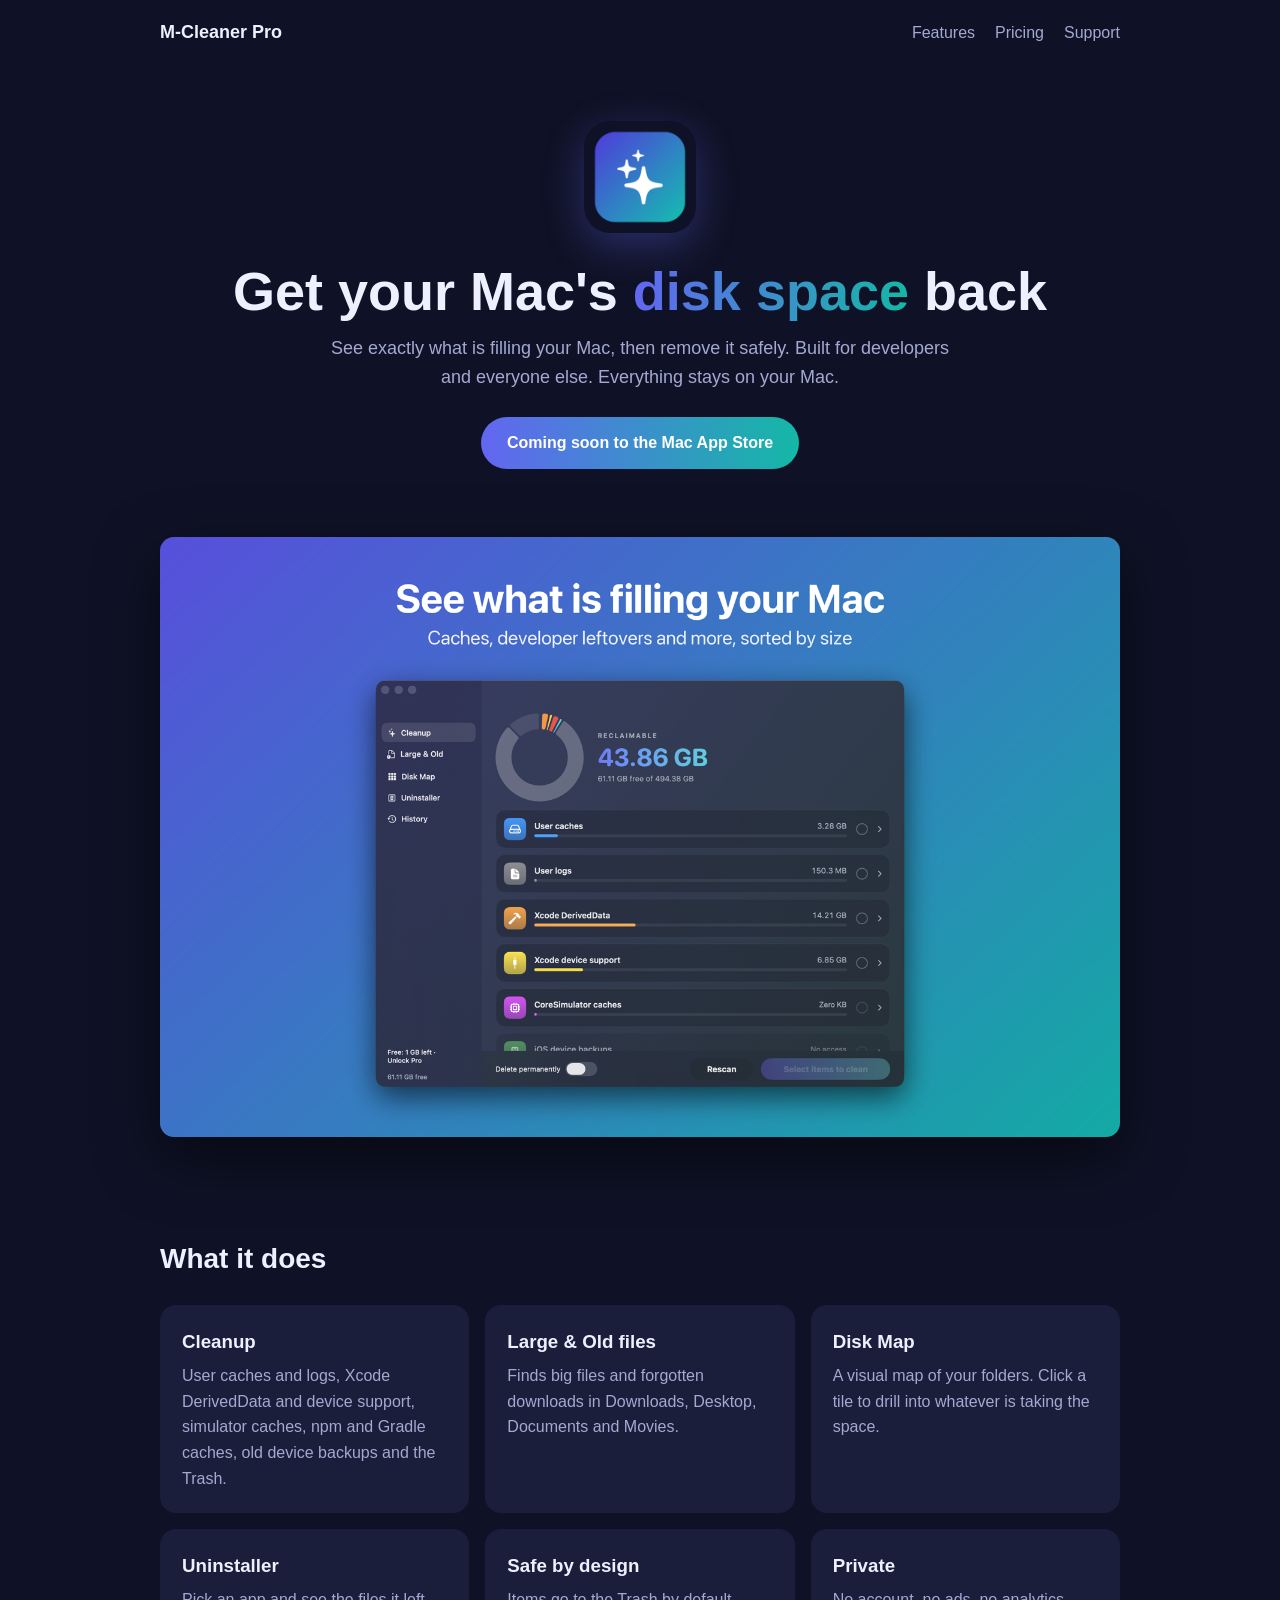
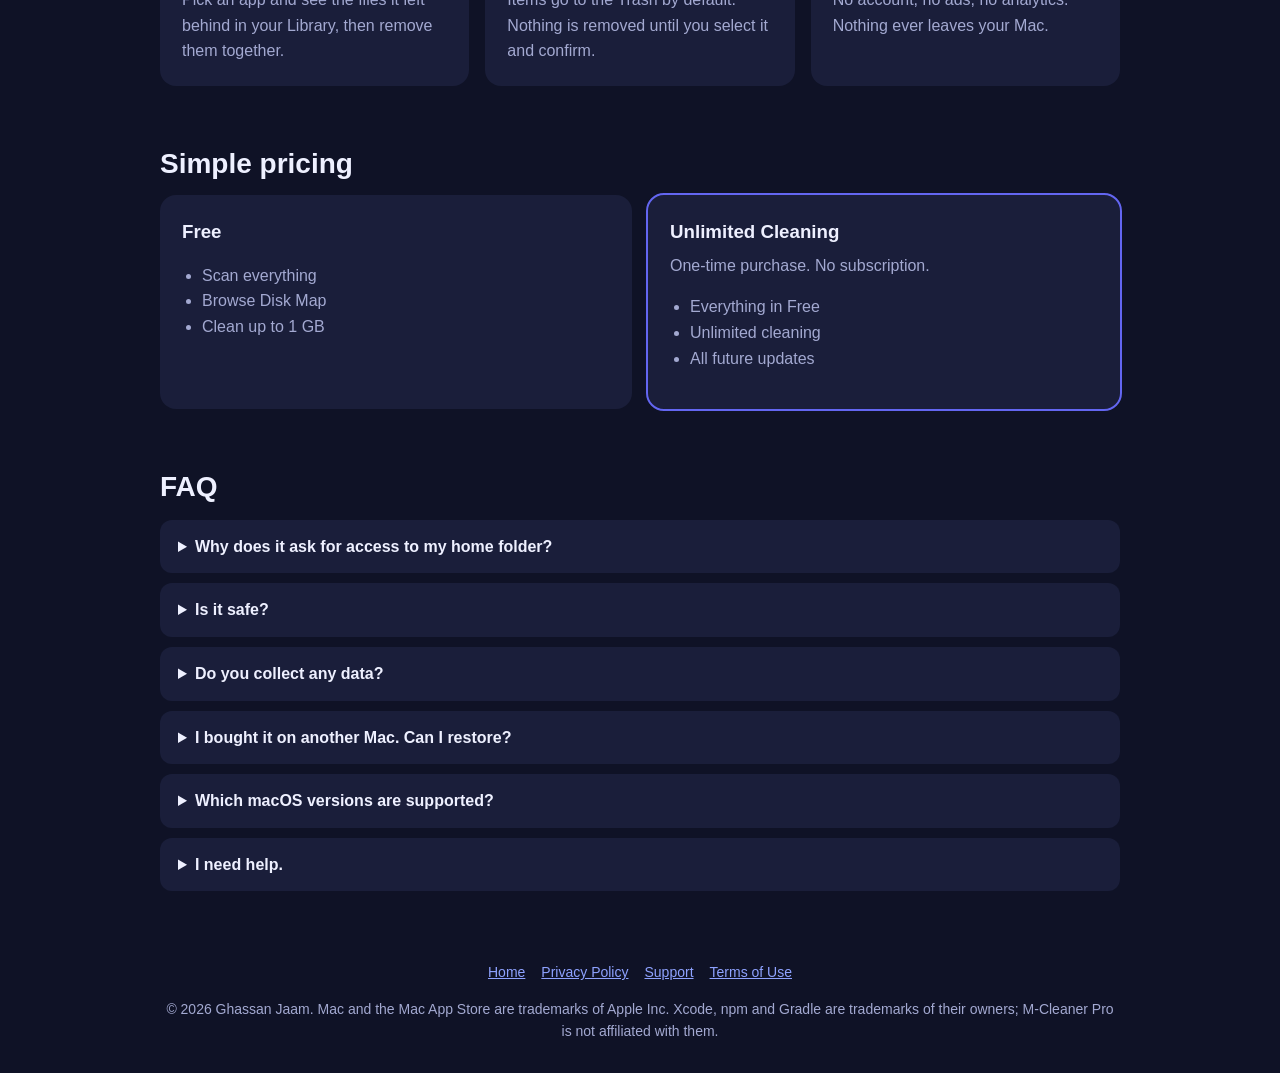
==== index.html @ faa418a2 "Add M-Cleaner Pro landing, privacy and support pages" ====
<!doctype html><html lang="en"><head><meta charset="utf-8"><meta name="viewport" content="width=device-width,initial-scale=1">
<title>M-Cleaner Pro: free up disk space on your Mac</title><meta name="description" content="Find and safely remove caches, developer leftovers, large files and app leftovers. Private, on-device, no subscription."><link rel="icon" href="icon.png"><link rel="stylesheet" href="style.css"></head><body><div class="wrap">
<nav><b>M-Cleaner Pro</b><span><a href="index.html#features">Features</a><a href="index.html#pricing">Pricing</a><a href="support.html">Support</a></span></nav>
<section class="hero"><img class="icon" src="icon.png" alt="M-Cleaner Pro icon">
<h1>Get your Mac's <span class="grad">disk space</span> back</h1>
<p class="lead">See exactly what is filling your Mac, then remove it safely. Built for developers and everyone else. Everything stays on your Mac.</p>
<a class="btn" href="#pricing">Coming soon to the Mac App Store</a></section>
<img class="shot" src="shot-cleanup.png" alt="M-Cleaner Pro cleanup screen showing reclaimable space by category">
<h2 id="features">What it does</h2>
<div class="grid">
<div class="card"><h3>Cleanup</h3><p>User caches and logs, Xcode DerivedData and device support, simulator caches, npm and Gradle caches, old device backups and the Trash.</p></div>
<div class="card"><h3>Large &amp; Old files</h3><p>Finds big files and forgotten downloads in Downloads, Desktop, Documents and Movies.</p></div>
<div class="card"><h3>Disk Map</h3><p>A visual map of your folders. Click a tile to drill into whatever is taking the space.</p></div>
<div class="card"><h3>Uninstaller</h3><p>Pick an app and see the files it left behind in your Library, then remove them together.</p></div>
<div class="card"><h3>Safe by design</h3><p>Items go to the Trash by default. Nothing is removed until you select it and confirm.</p></div>
<div class="card"><h3>Private</h3><p>No account, no ads, no analytics. Nothing ever leaves your Mac.</p></div>
</div>
<h2 id="pricing">Simple pricing</h2>
<div class="price">
<div class="card"><h3>Free</h3><ul><li>Scan everything</li><li>Browse Disk Map</li><li>Clean up to 1 GB</li></ul></div>
<div class="card pro"><h3>Unlimited Cleaning</h3><p>One-time purchase. No subscription.</p><ul><li>Everything in Free</li><li>Unlimited cleaning</li><li>All future updates</li></ul></div>
</div>
<h2>FAQ</h2>
<details><summary>Why does it ask for access to my home folder?</summary><p>Apps from the Mac App Store run in a sandbox. You grant access once through a standard macOS panel, and the app can only reach what you allow.</p></details>
<details><summary>Is it safe?</summary><p>Yes. Files are moved to the Trash by default, and permanent deletion is a separate switch with its own confirmation. Review the list before you confirm.</p></details>
<details><summary>Do you collect any data?</summary><p>No. See the <a href="privacy.html">Privacy Policy</a>.</p></details>
<details><summary>I bought it on another Mac. Can I restore?</summary><p>Yes. Use "Restore Purchase" in the unlock screen.</p></details>
<details><summary>Which macOS versions are supported?</summary><p>macOS 14 Sonoma or later, Apple silicon and Intel.</p></details>
<details><summary>I need help.</summary><p>Email <a href="mailto:gassanjaam@gmail.com">gassanjaam@gmail.com</a> or visit <a href="support.html">Support</a>.</p></details>
<footer><a href="index.html">Home</a><a href="privacy.html">Privacy Policy</a><a href="support.html">Support</a><a href="https://www.apple.com/legal/internet-services/itunes/dev/stdeula/">Terms of Use</a>
<p>© 2026 Ghassan Jaam. Mac and the Mac App Store are trademarks of Apple Inc. Xcode, npm and Gradle are trademarks of their owners; M-Cleaner Pro is not affiliated with them.</p></footer></div></body></html>
---- style.css ----
:root{--bg:#0f1226;--card:#1a1e3a;--text:#eef0ff;--muted:#a3a9d1;--a:#6366f1;--b:#14b8a6}
*{box-sizing:border-box}html{scroll-behavior:smooth}
body{margin:0;font:16px/1.6 -apple-system,BlinkMacSystemFont,"Segoe UI",Roboto,sans-serif;background:var(--bg);color:var(--text)}
a{color:#8ea2ff}.wrap{max-width:1000px;margin:0 auto;padding:0 20px}
nav{display:flex;justify-content:space-between;align-items:center;padding:18px 0}
nav b{font-size:18px}nav a{margin-left:20px;text-decoration:none;color:var(--muted)}
.hero{text-align:center;padding:56px 0 32px}
.hero img.icon{width:112px;height:112px;border-radius:26px;box-shadow:0 12px 40px #6366f155}
h1{font-size:clamp(32px,6vw,54px);line-height:1.1;margin:22px 0 12px}
.grad{background:linear-gradient(90deg,var(--a),var(--b));-webkit-background-clip:text;background-clip:text;color:transparent}
.lead{color:var(--muted);max-width:620px;margin:0 auto 26px;font-size:18px}
.btn{display:inline-block;padding:13px 26px;border-radius:99px;background:linear-gradient(90deg,var(--a),var(--b));color:#fff;font-weight:700;text-decoration:none}
.shot{width:100%;border-radius:14px;box-shadow:0 20px 60px #0008;margin:36px 0}
.grid{display:grid;grid-template-columns:repeat(auto-fit,minmax(230px,1fr));gap:16px;margin:24px 0}
.card{background:var(--card);border-radius:16px;padding:22px}.card h3{margin:0 0 6px}.card p{margin:0;color:var(--muted)}
h2{font-size:28px;margin:56px 0 8px}
.price{display:grid;grid-template-columns:repeat(auto-fit,minmax(260px,1fr));gap:16px}
.price .card.pro{outline:2px solid var(--a)}ul{padding-left:20px;color:var(--muted)}
details{background:var(--card);border-radius:12px;padding:14px 18px;margin:10px 0}summary{cursor:pointer;font-weight:600}
footer{margin:70px 0 30px;color:var(--muted);font-size:14px;text-align:center}footer a{margin:0 8px}
.doc{max-width:720px;margin:20px auto 60px}.doc h2{font-size:22px;margin-top:34px}.doc p,.doc li{color:var(--muted)}
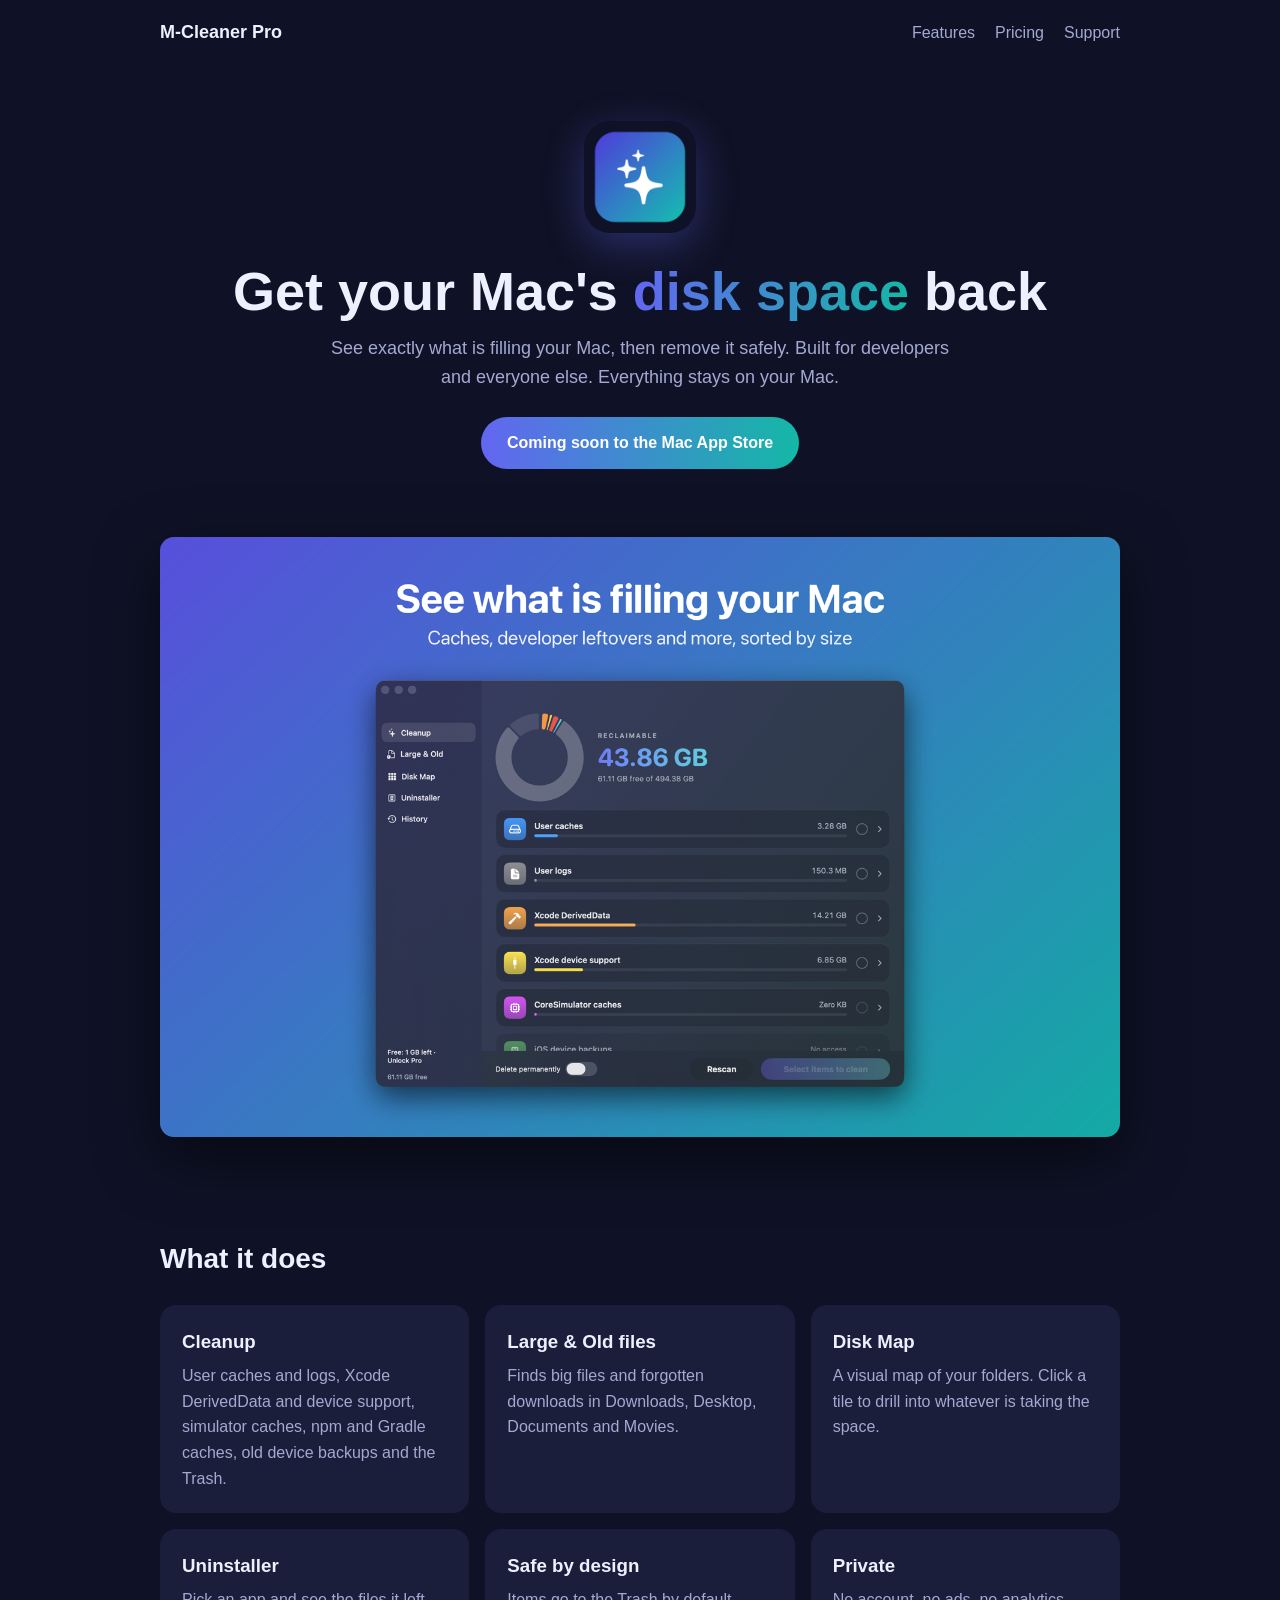
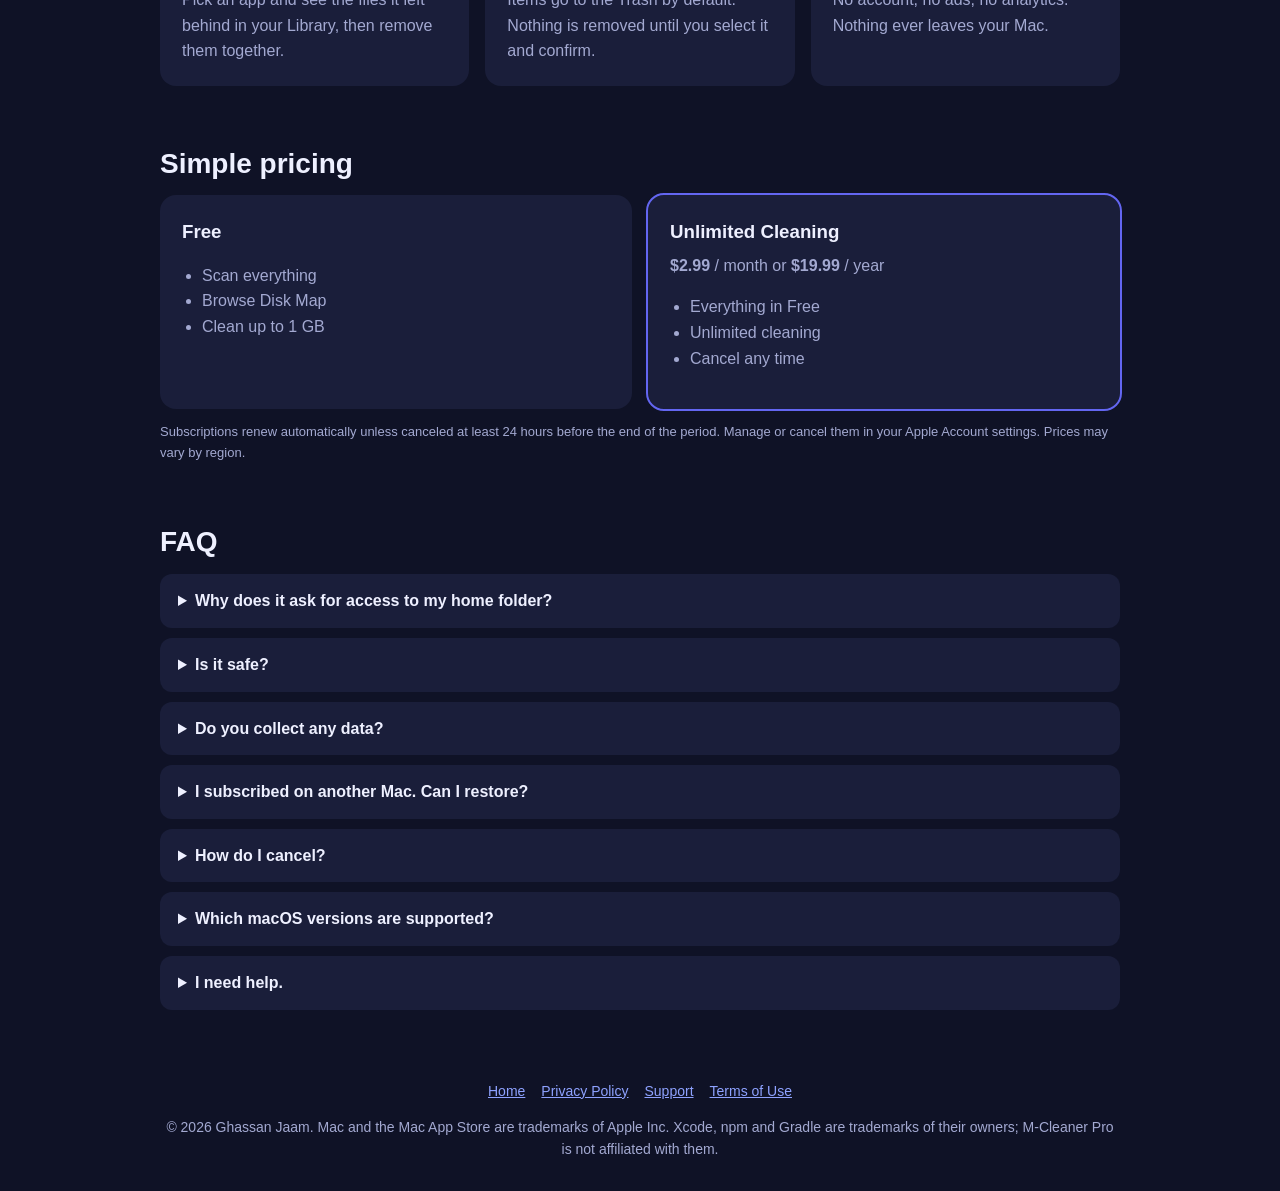
==== commit 084f4b58: "Pricing: monthly and yearly subscriptions" ====
--- a/index.html
+++ b/index.html
@@ -18,13 +18,15 @@
 <h2 id="pricing">Simple pricing</h2>
 <div class="price">
 <div class="card"><h3>Free</h3><ul><li>Scan everything</li><li>Browse Disk Map</li><li>Clean up to 1 GB</li></ul></div>
-<div class="card pro"><h3>Unlimited Cleaning</h3><p>One-time purchase. No subscription.</p><ul><li>Everything in Free</li><li>Unlimited cleaning</li><li>All future updates</li></ul></div>
+<div class="card pro"><h3>Unlimited Cleaning</h3><p><b>$2.99</b> / month or <b>$19.99</b> / year</p><ul><li>Everything in Free</li><li>Unlimited cleaning</li><li>Cancel any time</li></ul></div>
 </div>
+<p style="color:var(--muted);font-size:13px">Subscriptions renew automatically unless canceled at least 24 hours before the end of the period. Manage or cancel them in your Apple Account settings. Prices may vary by region.</p>
 <h2>FAQ</h2>
 <details><summary>Why does it ask for access to my home folder?</summary><p>Apps from the Mac App Store run in a sandbox. You grant access once through a standard macOS panel, and the app can only reach what you allow.</p></details>
 <details><summary>Is it safe?</summary><p>Yes. Files are moved to the Trash by default, and permanent deletion is a separate switch with its own confirmation. Review the list before you confirm.</p></details>
 <details><summary>Do you collect any data?</summary><p>No. See the <a href="privacy.html">Privacy Policy</a>.</p></details>
-<details><summary>I bought it on another Mac. Can I restore?</summary><p>Yes. Use "Restore Purchase" in the unlock screen.</p></details>
+<details><summary>I subscribed on another Mac. Can I restore?</summary><p>Yes. Use "Restore Purchases" in the unlock screen with the same Apple Account.</p></details>
+<details><summary>How do I cancel?</summary><p>Open System Settings, click your name, then Media &amp; Purchases or Subscriptions, and cancel M-Cleaner Pro. You keep Pro until the period ends.</p></details>
 <details><summary>Which macOS versions are supported?</summary><p>macOS 14 Sonoma or later, Apple silicon and Intel.</p></details>
 <details><summary>I need help.</summary><p>Email <a href="mailto:gassanjaam@gmail.com">gassanjaam@gmail.com</a> or visit <a href="support.html">Support</a>.</p></details>
 <footer><a href="index.html">Home</a><a href="privacy.html">Privacy Policy</a><a href="support.html">Support</a><a href="https://www.apple.com/legal/internet-services/itunes/dev/stdeula/">Terms of Use</a>
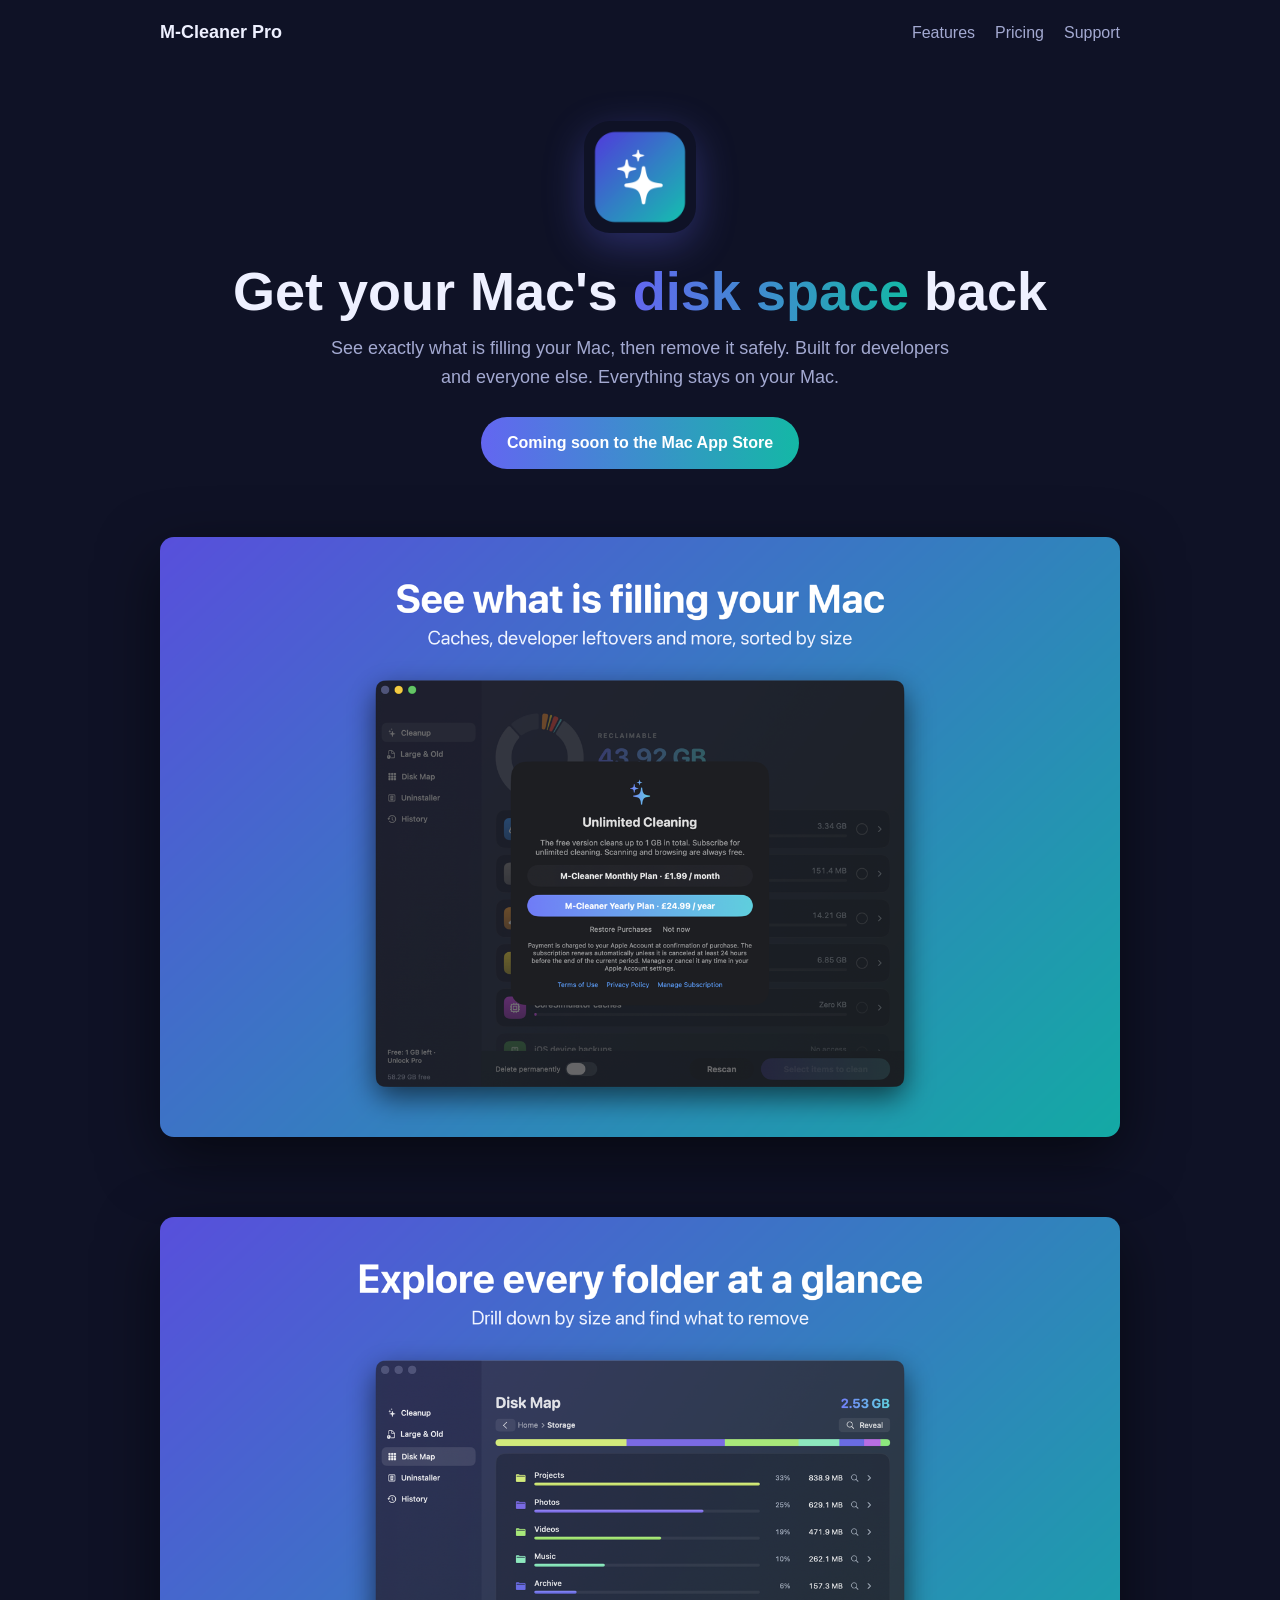
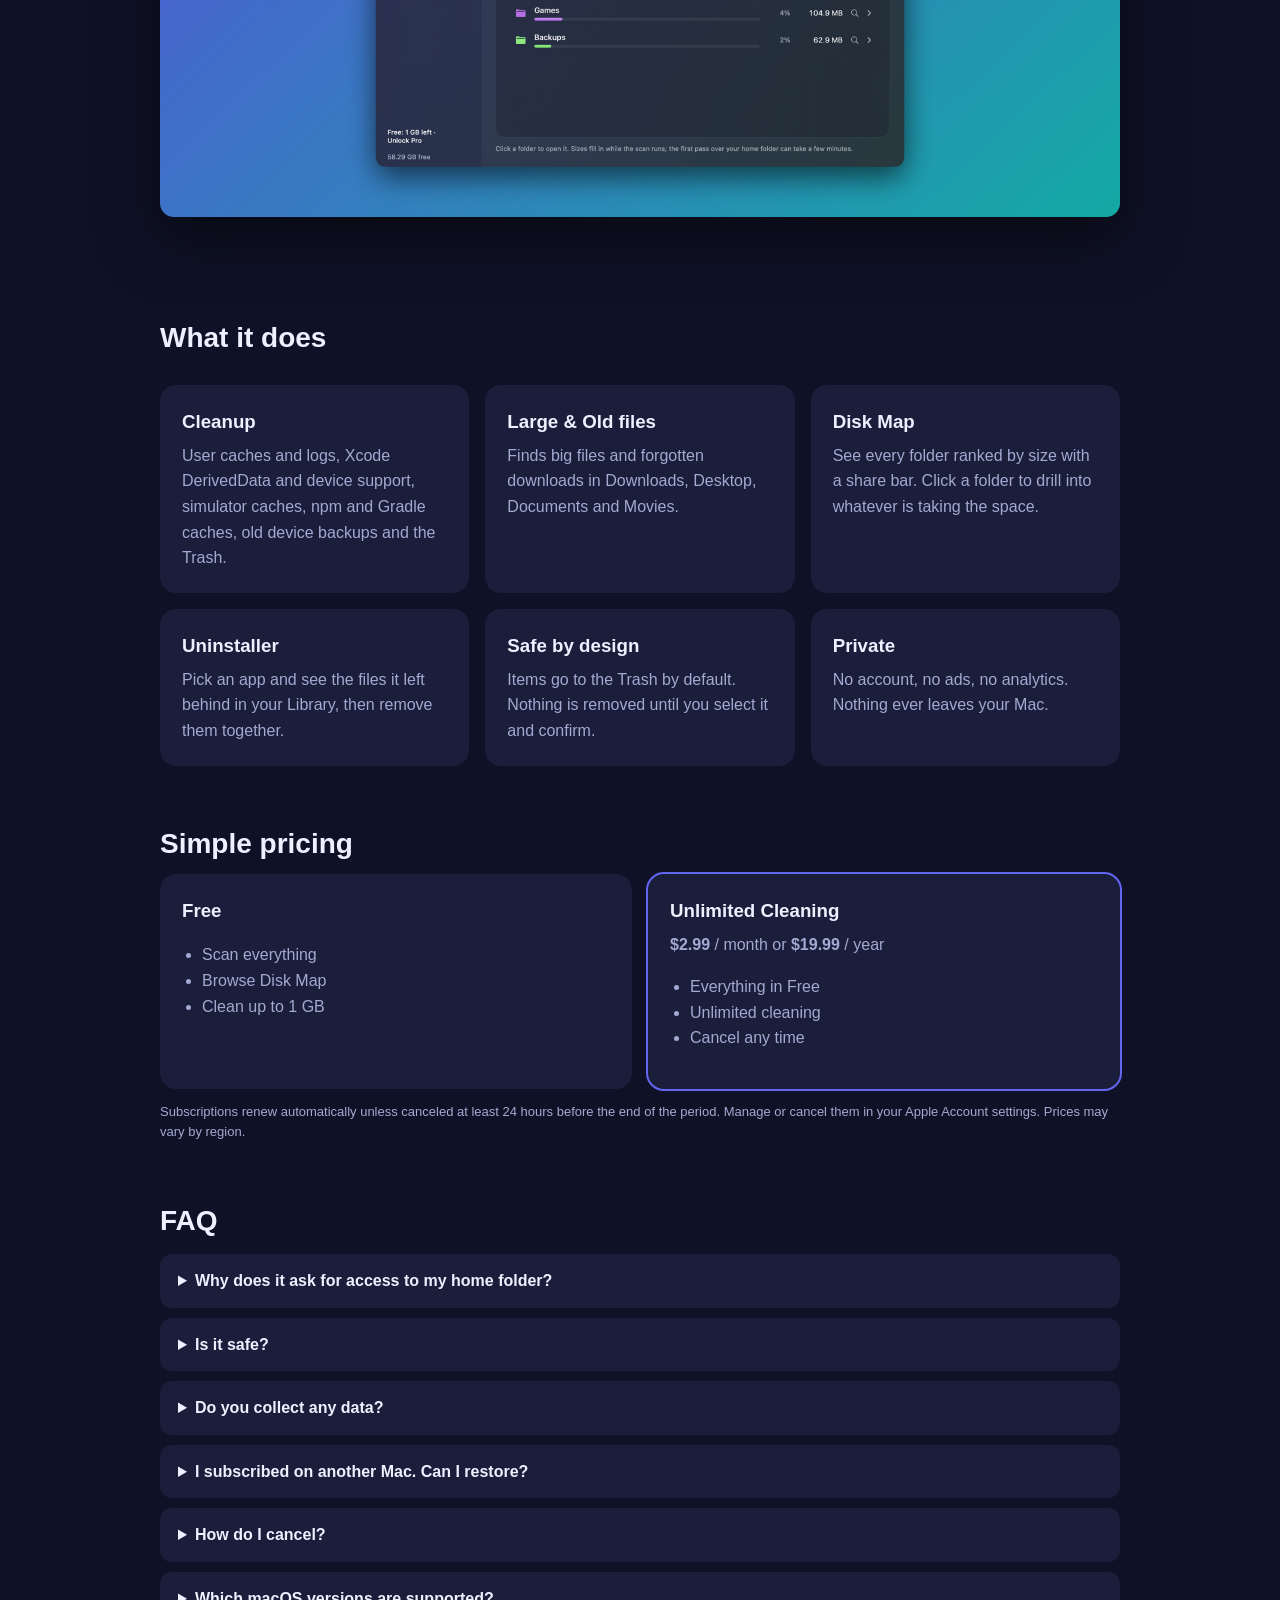
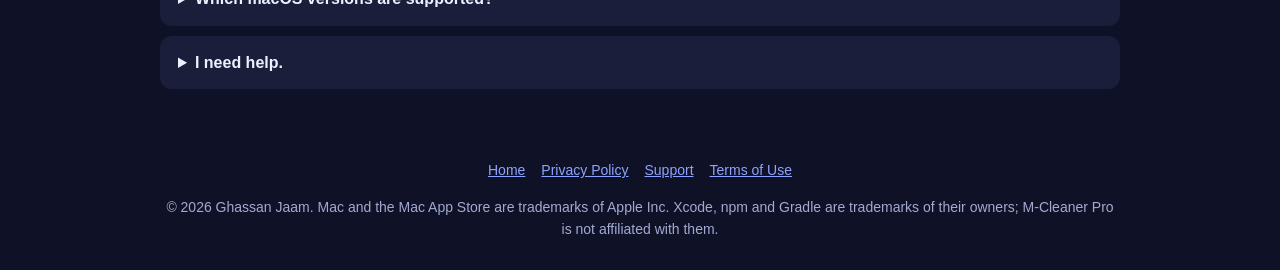
==== commit 66f8244e: "Landing: new Disk Map and Cleanup screenshots, matching app design" ====
--- a/index.html
+++ b/index.html
@@ -6,11 +6,12 @@
 <p class="lead">See exactly what is filling your Mac, then remove it safely. Built for developers and everyone else. Everything stays on your Mac.</p>
 <a class="btn" href="#pricing">Coming soon to the Mac App Store</a></section>
 <img class="shot" src="shot-cleanup.png" alt="M-Cleaner Pro cleanup screen showing reclaimable space by category">
+<img class="shot" src="shot-diskmap.png" alt="M-Cleaner Pro Disk Map listing folders by size">
 <h2 id="features">What it does</h2>
 <div class="grid">
 <div class="card"><h3>Cleanup</h3><p>User caches and logs, Xcode DerivedData and device support, simulator caches, npm and Gradle caches, old device backups and the Trash.</p></div>
 <div class="card"><h3>Large &amp; Old files</h3><p>Finds big files and forgotten downloads in Downloads, Desktop, Documents and Movies.</p></div>
-<div class="card"><h3>Disk Map</h3><p>A visual map of your folders. Click a tile to drill into whatever is taking the space.</p></div>
+<div class="card"><h3>Disk Map</h3><p>See every folder ranked by size with a share bar. Click a folder to drill into whatever is taking the space.</p></div>
 <div class="card"><h3>Uninstaller</h3><p>Pick an app and see the files it left behind in your Library, then remove them together.</p></div>
 <div class="card"><h3>Safe by design</h3><p>Items go to the Trash by default. Nothing is removed until you select it and confirm.</p></div>
 <div class="card"><h3>Private</h3><p>No account, no ads, no analytics. Nothing ever leaves your Mac.</p></div>
--- a/style.css
+++ b/style.css
@@ -1,6 +1,6 @@
 :root{--bg:#0f1226;--card:#1a1e3a;--text:#eef0ff;--muted:#a3a9d1;--a:#6366f1;--b:#14b8a6}
 *{box-sizing:border-box}html{scroll-behavior:smooth}
-body{margin:0;font:16px/1.6 -apple-system,BlinkMacSystemFont,"Segoe UI",Roboto,sans-serif;background:var(--bg);color:var(--text)}
+body{margin:0;background-image:linear-gradient(135deg,#6366f126,#14b8a614);background-attachment:fixed;font:16px/1.6 -apple-system,BlinkMacSystemFont,"Segoe UI",Roboto,sans-serif;background:var(--bg);color:var(--text)}
 a{color:#8ea2ff}.wrap{max-width:1000px;margin:0 auto;padding:0 20px}
 nav{display:flex;justify-content:space-between;align-items:center;padding:18px 0}
 nav b{font-size:18px}nav a{margin-left:20px;text-decoration:none;color:var(--muted)}
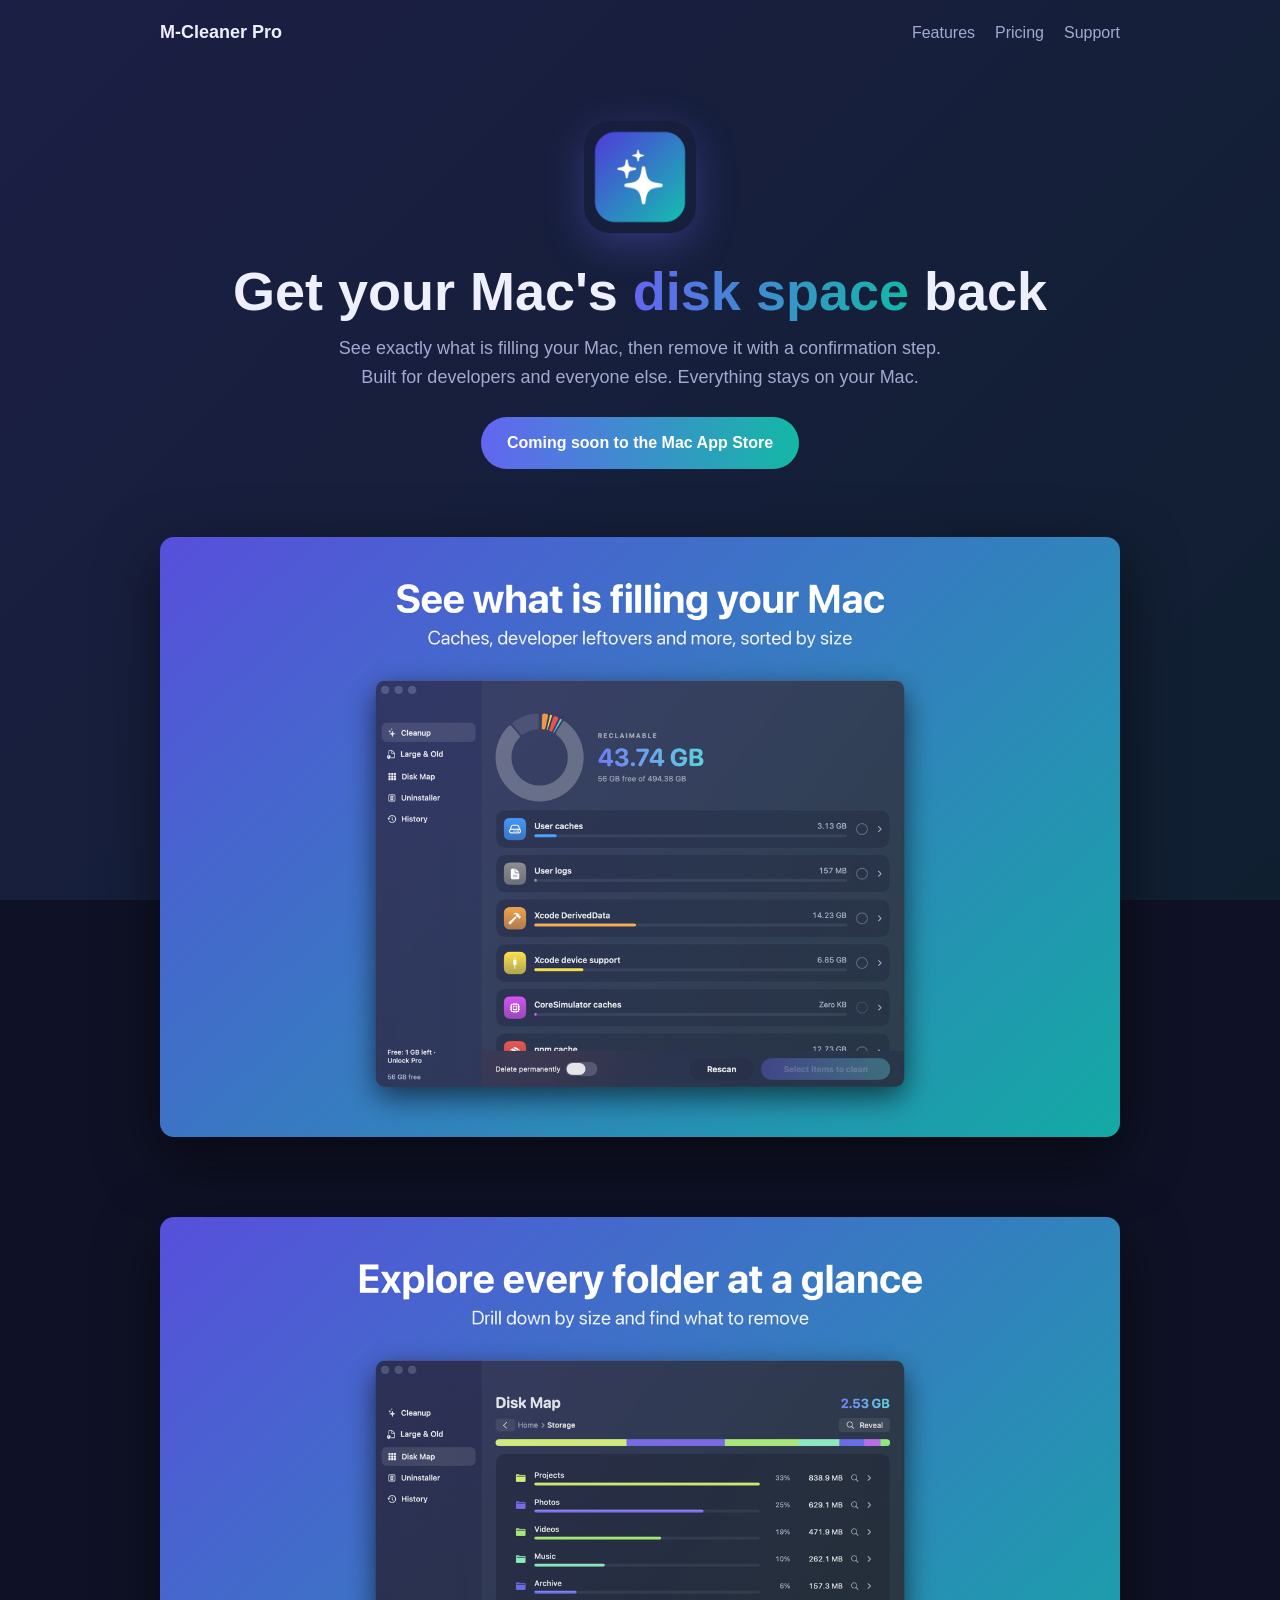
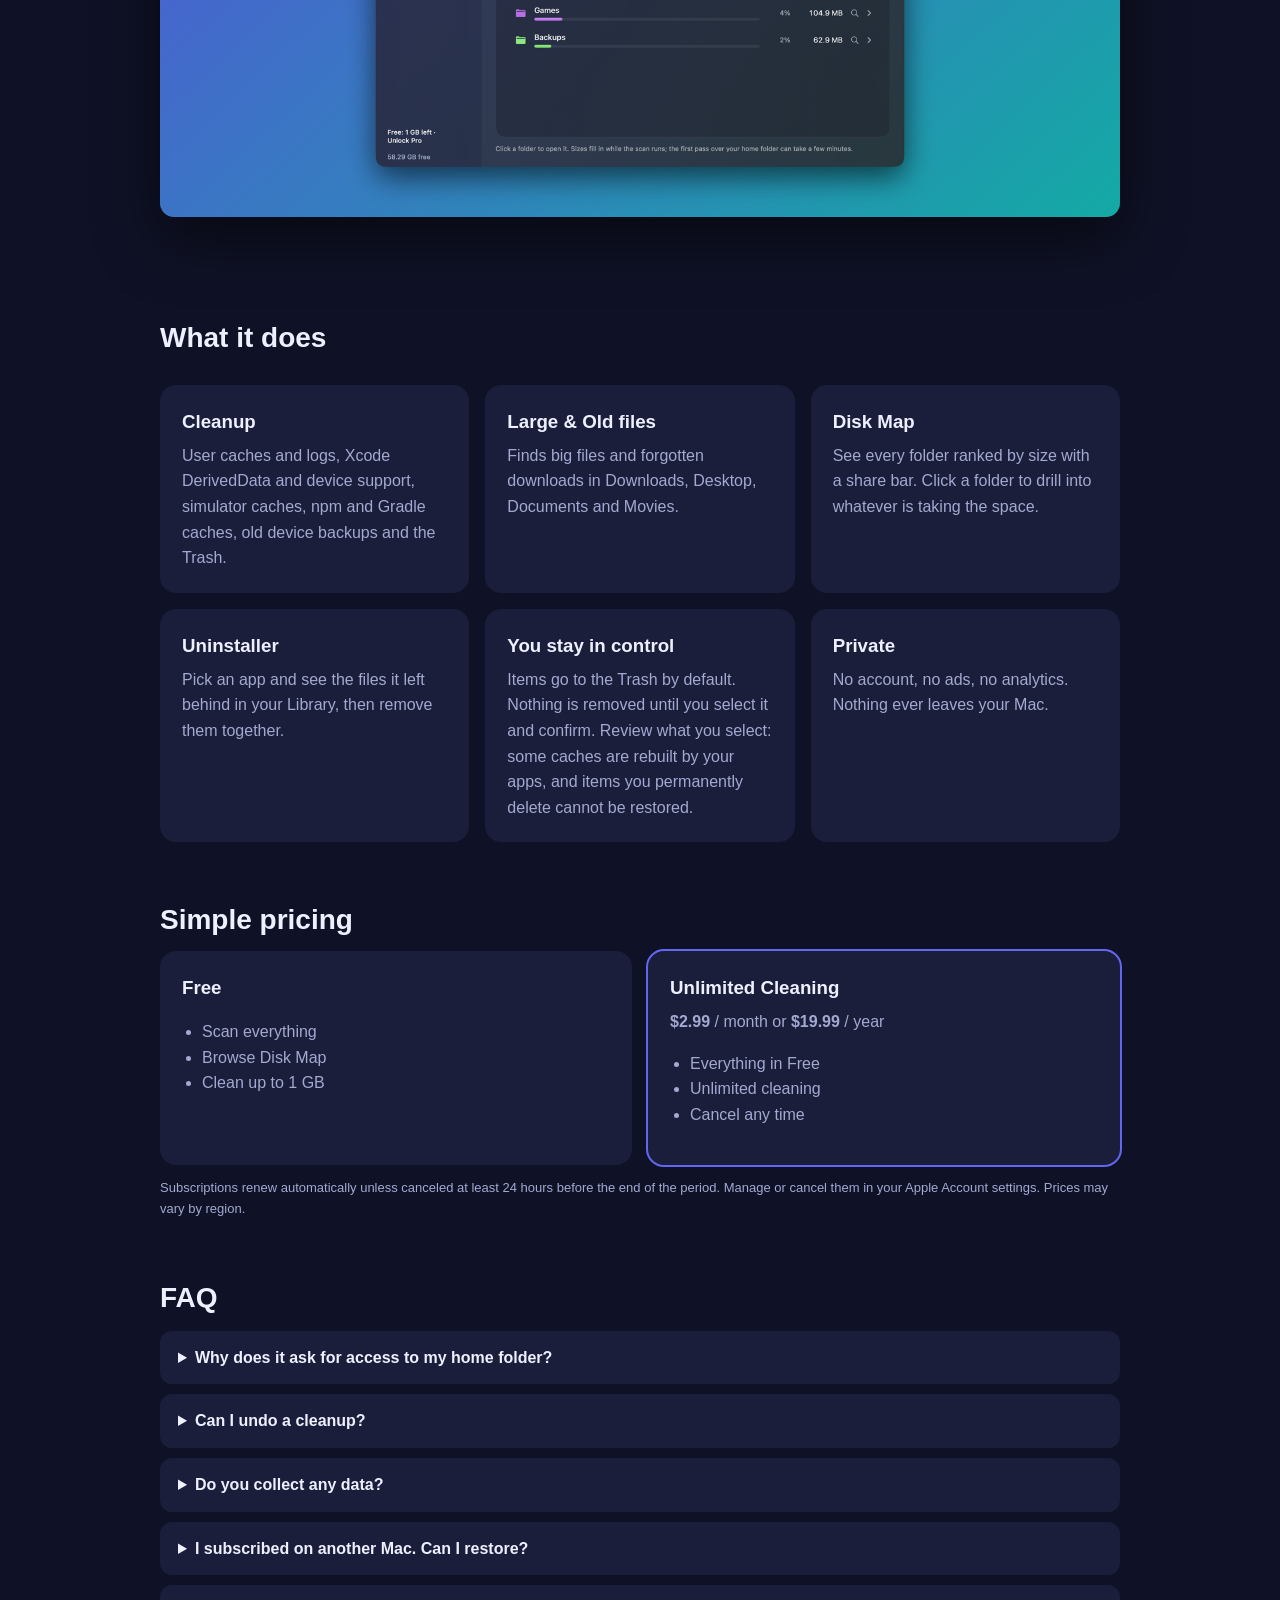
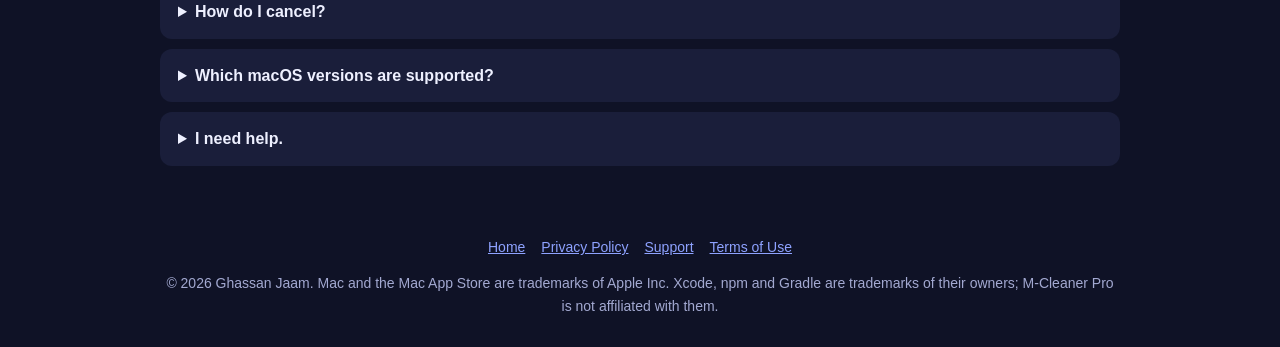
==== commit 451beadf: "Landing: accurate wording, no absolute safety claims" ====
--- a/index.html
+++ b/index.html
@@ -3,7 +3,7 @@
 <nav><b>M-Cleaner Pro</b><span><a href="index.html#features">Features</a><a href="index.html#pricing">Pricing</a><a href="support.html">Support</a></span></nav>
 <section class="hero"><img class="icon" src="icon.png" alt="M-Cleaner Pro icon">
 <h1>Get your Mac's <span class="grad">disk space</span> back</h1>
-<p class="lead">See exactly what is filling your Mac, then remove it safely. Built for developers and everyone else. Everything stays on your Mac.</p>
+<p class="lead">See exactly what is filling your Mac, then remove it with a confirmation step. Built for developers and everyone else. Everything stays on your Mac.</p>
 <a class="btn" href="#pricing">Coming soon to the Mac App Store</a></section>
 <img class="shot" src="shot-cleanup.png" alt="M-Cleaner Pro cleanup screen showing reclaimable space by category">
 <img class="shot" src="shot-diskmap.png" alt="M-Cleaner Pro Disk Map listing folders by size">
@@ -13,7 +13,7 @@
 <div class="card"><h3>Large &amp; Old files</h3><p>Finds big files and forgotten downloads in Downloads, Desktop, Documents and Movies.</p></div>
 <div class="card"><h3>Disk Map</h3><p>See every folder ranked by size with a share bar. Click a folder to drill into whatever is taking the space.</p></div>
 <div class="card"><h3>Uninstaller</h3><p>Pick an app and see the files it left behind in your Library, then remove them together.</p></div>
-<div class="card"><h3>Safe by design</h3><p>Items go to the Trash by default. Nothing is removed until you select it and confirm.</p></div>
+<div class="card"><h3>You stay in control</h3><p>Items go to the Trash by default. Nothing is removed until you select it and confirm. Review what you select: some caches are rebuilt by your apps, and items you permanently delete cannot be restored.</p></div>
 <div class="card"><h3>Private</h3><p>No account, no ads, no analytics. Nothing ever leaves your Mac.</p></div>
 </div>
 <h2 id="pricing">Simple pricing</h2>
@@ -24,7 +24,7 @@
 <p style="color:var(--muted);font-size:13px">Subscriptions renew automatically unless canceled at least 24 hours before the end of the period. Manage or cancel them in your Apple Account settings. Prices may vary by region.</p>
 <h2>FAQ</h2>
 <details><summary>Why does it ask for access to my home folder?</summary><p>Apps from the Mac App Store run in a sandbox. You grant access once through a standard macOS panel, and the app can only reach what you allow.</p></details>
-<details><summary>Is it safe?</summary><p>Yes. Files are moved to the Trash by default, and permanent deletion is a separate switch with its own confirmation. Review the list before you confirm.</p></details>
+<details><summary>Can I undo a cleanup?</summary><p>Items are moved to the Trash by default, so you can put them back until you empty it. Permanent deletion is a separate switch with its own confirmation and cannot be undone. Review the list before you confirm.</p></details>
 <details><summary>Do you collect any data?</summary><p>No. See the <a href="privacy.html">Privacy Policy</a>.</p></details>
 <details><summary>I subscribed on another Mac. Can I restore?</summary><p>Yes. Use "Restore Purchases" in the unlock screen with the same Apple Account.</p></details>
 <details><summary>How do I cancel?</summary><p>Open System Settings, click your name, then Media &amp; Purchases or Subscriptions, and cancel M-Cleaner Pro. You keep Pro until the period ends.</p></details>
--- a/style.css
+++ b/style.css
@@ -1,6 +1,6 @@
 :root{--bg:#0f1226;--card:#1a1e3a;--text:#eef0ff;--muted:#a3a9d1;--a:#6366f1;--b:#14b8a6}
 *{box-sizing:border-box}html{scroll-behavior:smooth}
-body{margin:0;background-image:linear-gradient(135deg,#6366f126,#14b8a614);background-attachment:fixed;font:16px/1.6 -apple-system,BlinkMacSystemFont,"Segoe UI",Roboto,sans-serif;background:var(--bg);color:var(--text)}
+body{margin:0;font:16px/1.6 -apple-system,BlinkMacSystemFont,"Segoe UI",Roboto,sans-serif;background:linear-gradient(135deg,#6366f126,#14b8a614) fixed,var(--bg);color:var(--text)}
 a{color:#8ea2ff}.wrap{max-width:1000px;margin:0 auto;padding:0 20px}
 nav{display:flex;justify-content:space-between;align-items:center;padding:18px 0}
 nav b{font-size:18px}nav a{margin-left:20px;text-decoration:none;color:var(--muted)}
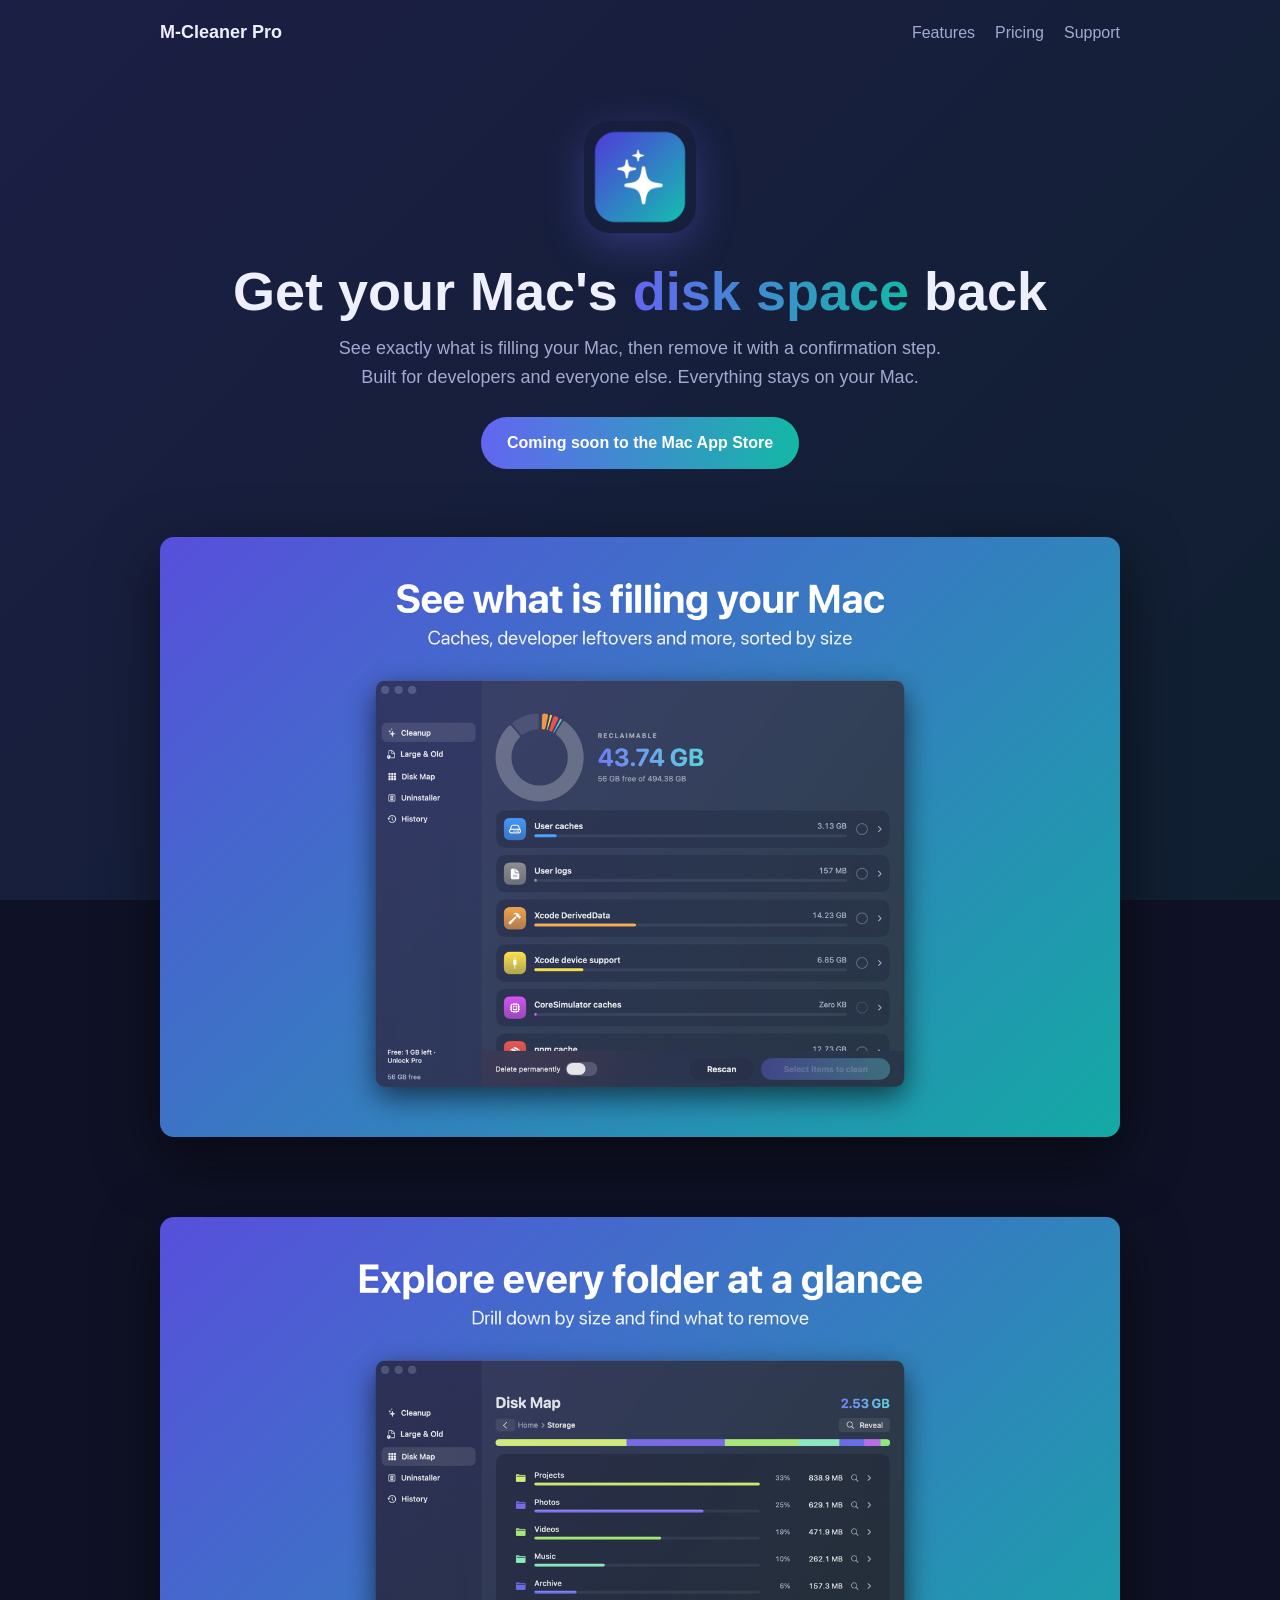
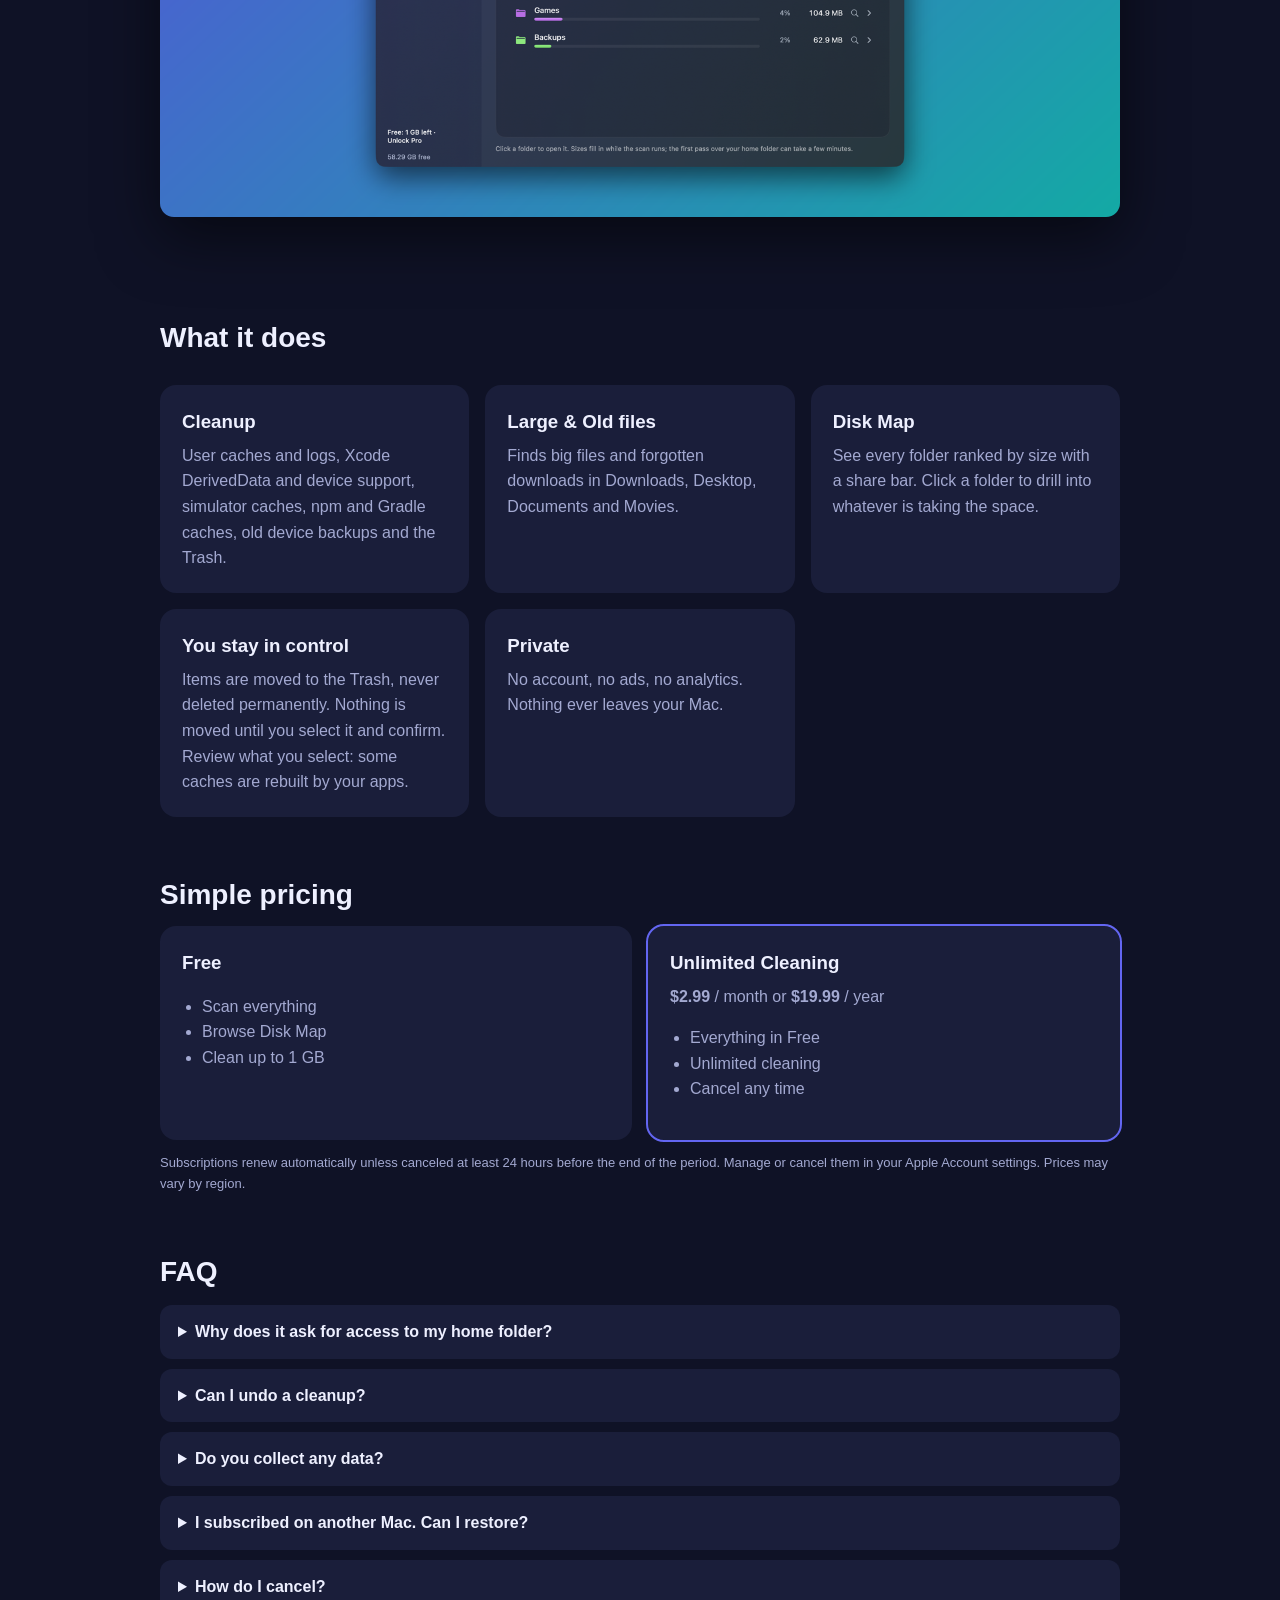
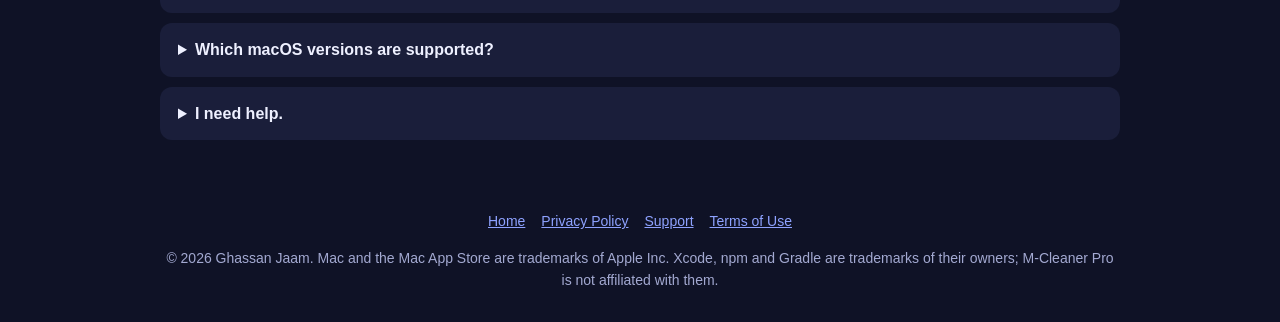
==== commit 9d861929: "Landing, privacy, support: remove Uninstaller and permanent delete wording" ====
--- a/index.html
+++ b/index.html
@@ -1,5 +1,5 @@
 <!doctype html><html lang="en"><head><meta charset="utf-8"><meta name="viewport" content="width=device-width,initial-scale=1">
-<title>M-Cleaner Pro: free up disk space on your Mac</title><meta name="description" content="Find and safely remove caches, developer leftovers, large files and app leftovers. Private, on-device, no subscription."><link rel="icon" href="icon.png"><link rel="stylesheet" href="style.css"></head><body><div class="wrap">
+<title>M-Cleaner Pro: free up disk space on your Mac</title><meta name="description" content="Find and remove caches, developer leftovers, large files. Private, on-device. Free to scan; subscribe for unlimited cleaning."><link rel="icon" href="icon.png"><link rel="stylesheet" href="style.css"></head><body><div class="wrap">
 <nav><b>M-Cleaner Pro</b><span><a href="index.html#features">Features</a><a href="index.html#pricing">Pricing</a><a href="support.html">Support</a></span></nav>
 <section class="hero"><img class="icon" src="icon.png" alt="M-Cleaner Pro icon">
 <h1>Get your Mac's <span class="grad">disk space</span> back</h1>
@@ -12,8 +12,7 @@
 <div class="card"><h3>Cleanup</h3><p>User caches and logs, Xcode DerivedData and device support, simulator caches, npm and Gradle caches, old device backups and the Trash.</p></div>
 <div class="card"><h3>Large &amp; Old files</h3><p>Finds big files and forgotten downloads in Downloads, Desktop, Documents and Movies.</p></div>
 <div class="card"><h3>Disk Map</h3><p>See every folder ranked by size with a share bar. Click a folder to drill into whatever is taking the space.</p></div>
-<div class="card"><h3>Uninstaller</h3><p>Pick an app and see the files it left behind in your Library, then remove them together.</p></div>
-<div class="card"><h3>You stay in control</h3><p>Items go to the Trash by default. Nothing is removed until you select it and confirm. Review what you select: some caches are rebuilt by your apps, and items you permanently delete cannot be restored.</p></div>
+<div class="card"><h3>You stay in control</h3><p>Items are moved to the Trash, never deleted permanently. Nothing is moved until you select it and confirm. Review what you select: some caches are rebuilt by your apps.</p></div>
 <div class="card"><h3>Private</h3><p>No account, no ads, no analytics. Nothing ever leaves your Mac.</p></div>
 </div>
 <h2 id="pricing">Simple pricing</h2>
@@ -24,7 +23,7 @@
 <p style="color:var(--muted);font-size:13px">Subscriptions renew automatically unless canceled at least 24 hours before the end of the period. Manage or cancel them in your Apple Account settings. Prices may vary by region.</p>
 <h2>FAQ</h2>
 <details><summary>Why does it ask for access to my home folder?</summary><p>Apps from the Mac App Store run in a sandbox. You grant access once through a standard macOS panel, and the app can only reach what you allow.</p></details>
-<details><summary>Can I undo a cleanup?</summary><p>Items are moved to the Trash by default, so you can put them back until you empty it. Permanent deletion is a separate switch with its own confirmation and cannot be undone. Review the list before you confirm.</p></details>
+<details><summary>Can I undo a cleanup?</summary><p>Yes. Items are moved to the Trash, never deleted permanently by the app, so you can put them back until you empty the Trash. Review the list before you confirm.</p></details>
 <details><summary>Do you collect any data?</summary><p>No. See the <a href="privacy.html">Privacy Policy</a>.</p></details>
 <details><summary>I subscribed on another Mac. Can I restore?</summary><p>Yes. Use "Restore Purchases" in the unlock screen with the same Apple Account.</p></details>
 <details><summary>How do I cancel?</summary><p>Open System Settings, click your name, then Media &amp; Purchases or Subscriptions, and cancel M-Cleaner Pro. You keep Pro until the period ends.</p></details>
